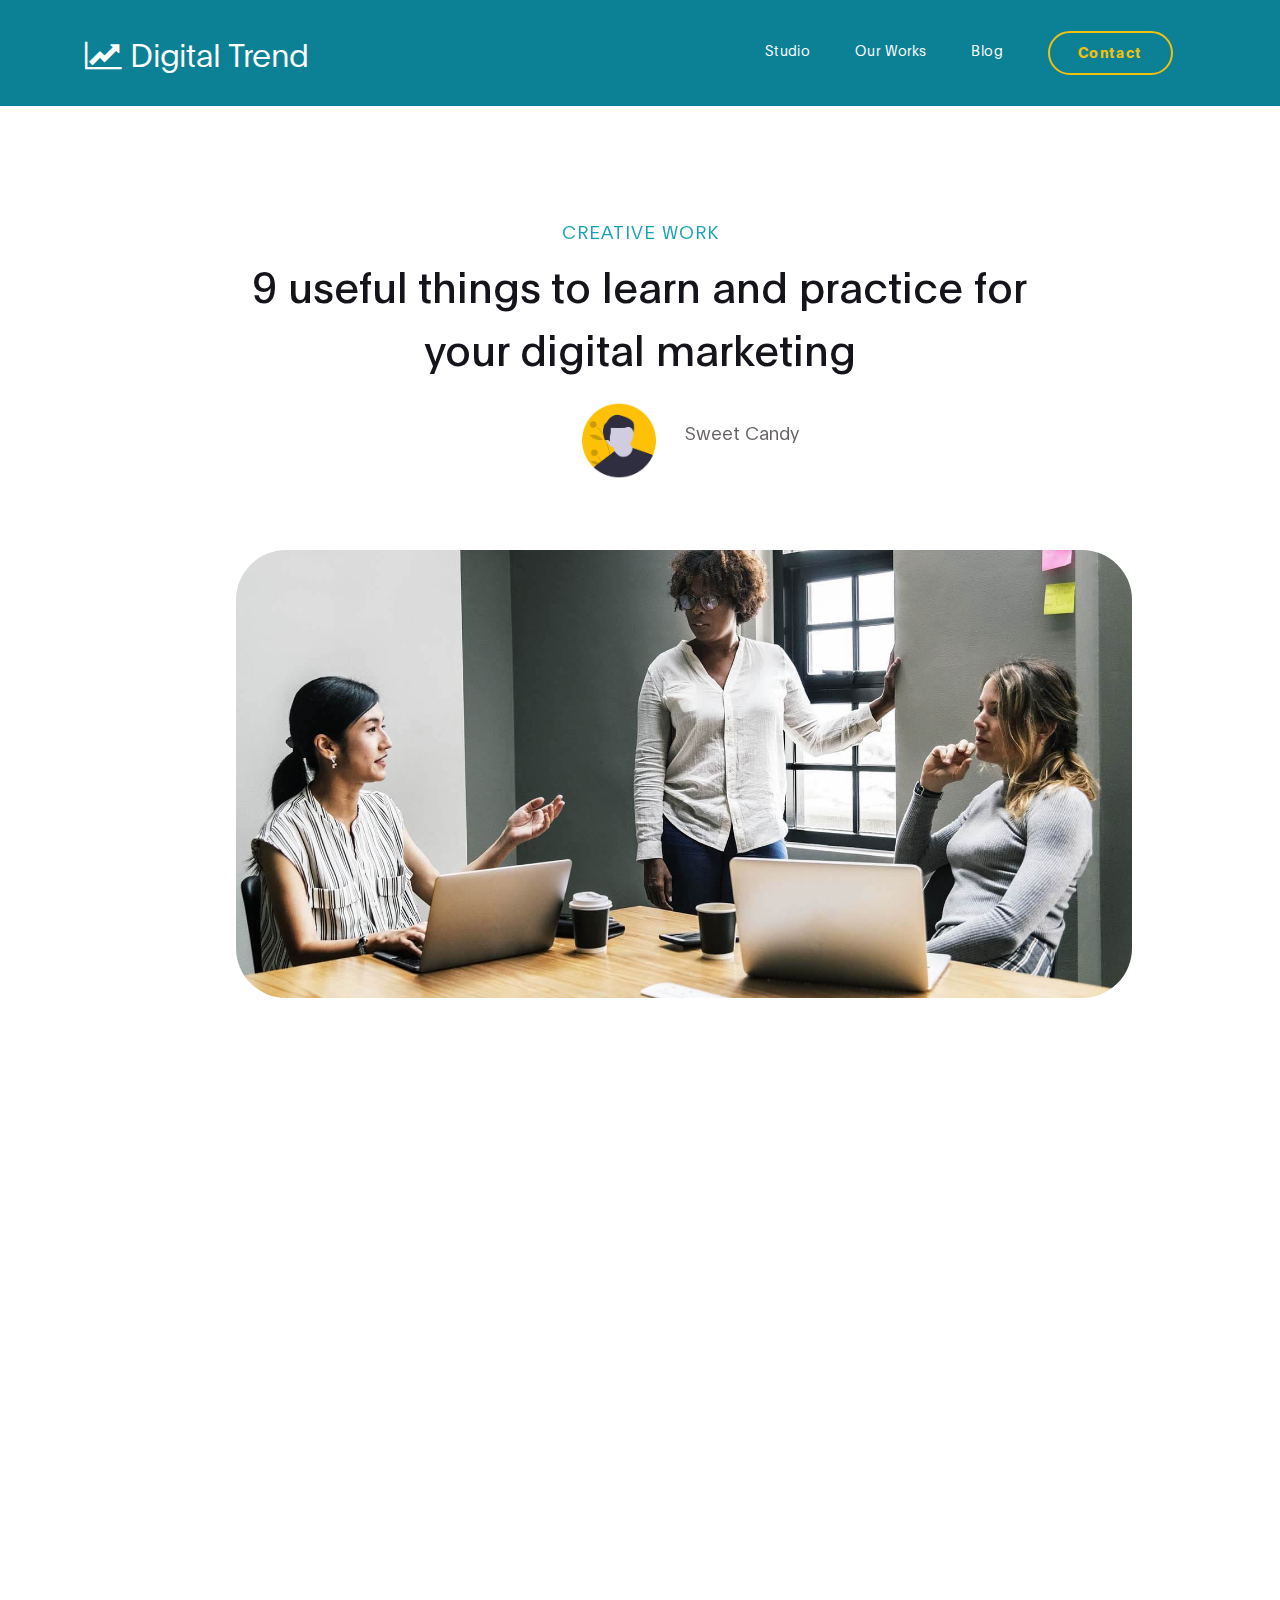
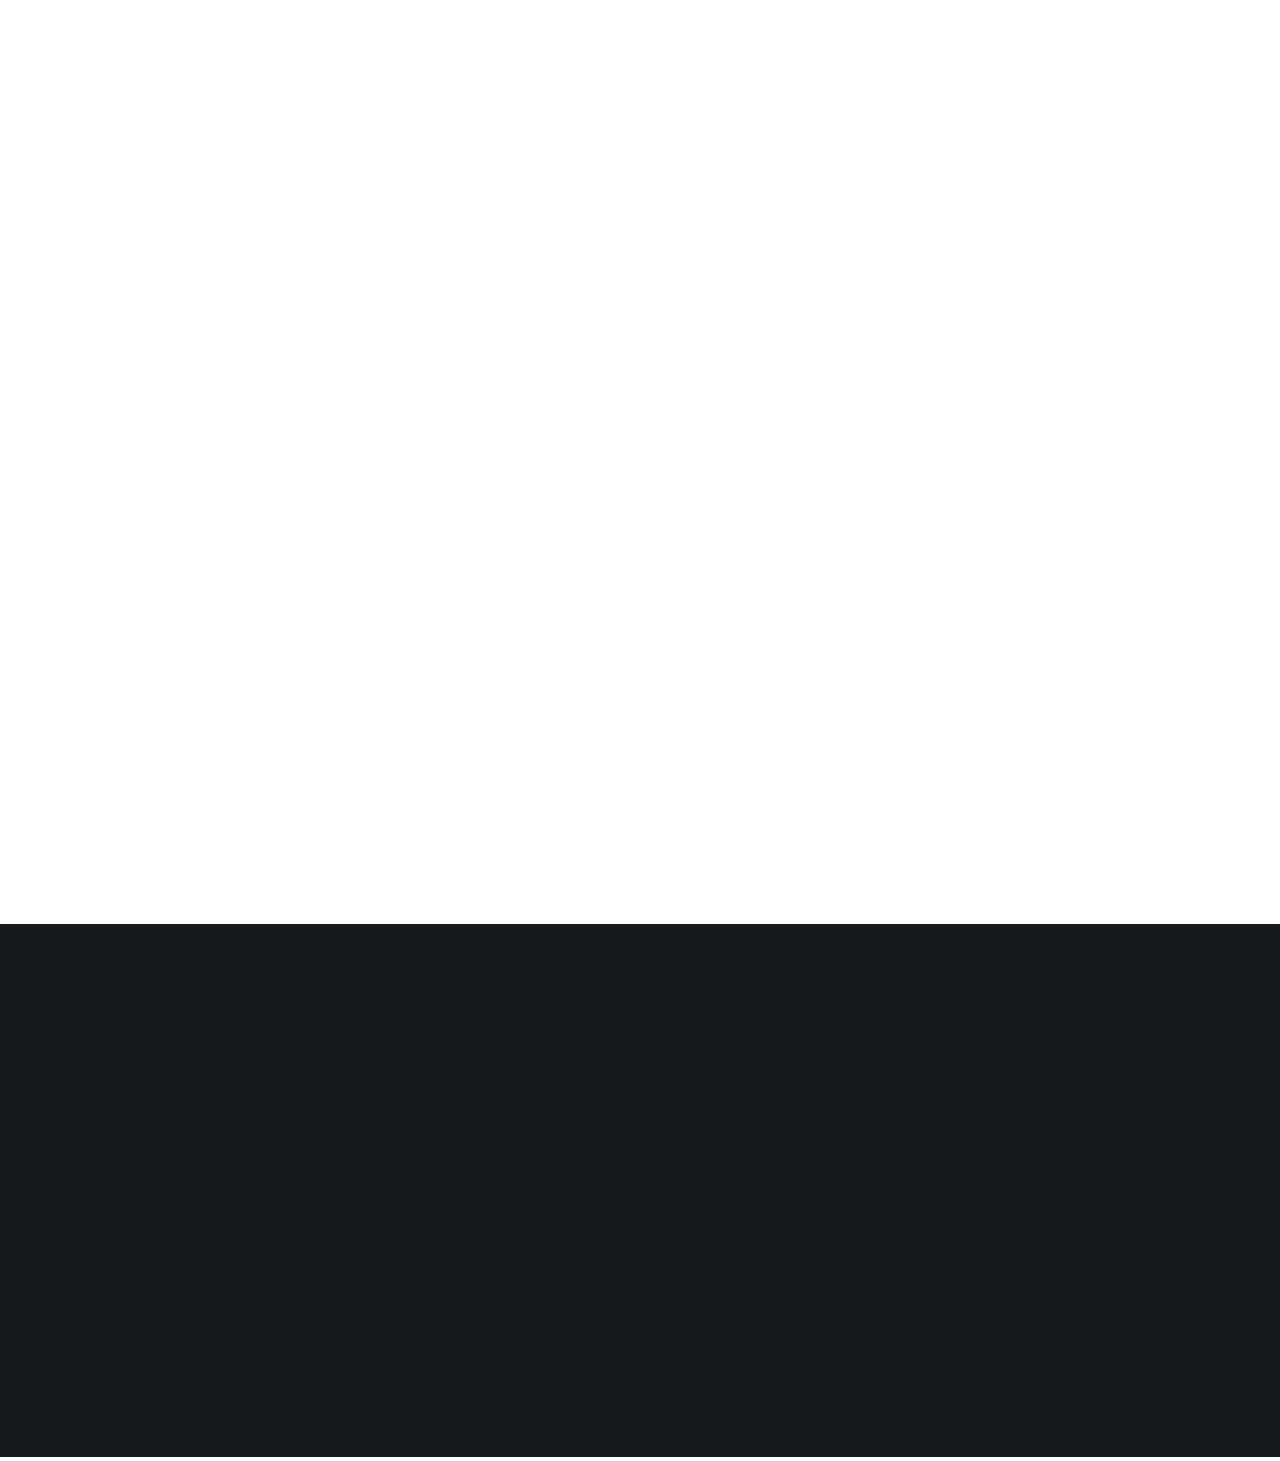
==== blog-detail.html @ 02a09304 "finir le projet" ====
<!DOCTYPE html>
<html lang="en">
<head>

     <title>Digital Trend - Blog Detail</title>
<!--

DIGITAL TREND

https://templatemo.com/tm-538-digital-trend

-->
     <meta charset="UTF-8">
     <meta http-equiv="X-UA-Compatible" content="IE=Edge">
     <meta name="description" content="">
     <meta name="keywords" content="">
     <meta name="author" content="">
     <meta name="viewport" content="width=device-width, initial-scale=1, maximum-scale=1">

     <link rel="stylesheet" href="css/bootstrap.min.css">
     <link rel="stylesheet" href="css/font-awesome.min.css">
     <link rel="stylesheet" href="css/aos.css">
     <link rel="stylesheet" href="css/owl.carousel.min.css">
     <link rel="stylesheet" href="css/owl.theme.default.min.css">

     <!-- MAIN CSS -->
     <link rel="stylesheet" href="css/templatemo-digital-trend.css">

</head>
<body>

     <!-- MENU BAR -->
    <nav class="navbar navbar-expand-lg position-relative">
        <div class="container">
            <a class="navbar-brand" href="index.html">
              <i class="fa fa-line-chart"></i>
              Digital Trend
            </a>

            <button class="navbar-toggler" type="button" data-toggle="collapse" data-target="#navbarNav" aria-controls="navbarNav" aria-expanded="false"
                aria-label="Toggle navigation">
                <span class="navbar-toggler-icon"></span>
            </button>

            <div class="collapse navbar-collapse" id="navbarNav">
                <ul class="navbar-nav ml-auto">
                    <li class="nav-item">
                        <a href="index.html#about" class="nav-link">Studio</a>
                    </li>
                    <li class="nav-item">
                        <a href="index.html#project" class="nav-link">Our Works</a>
                    </li>
                    <li class="nav-item">
                        <a href="blog.html" class="nav-link">Blog</a>
                    </li>
                    <li class="nav-item">
                        <a href="contact.html" class="nav-link contact">Contact</a>
                    </li>
                </ul>
            </div>
        </div>
    </nav>


     <!-- BLOG DETAIL -->
     <section class="project-detail section-padding-half">
          <div class="container">
               <div class="row">

                    <div class="col-lg-9 mx-auto col-md-10 col-12 mt-lg-5 text-center" data-aos="fade-up">
                      <h4 class="blog-category text-info">Creative Work</h4>
                      
                      <h1>9 useful things to learn and practice for your digital marketing</h1>

                      <div class="client-info">
                          <div class="d-flex justify-content-center align-items-center mt-3">
                            <img src="images/project/project-detail/male-avatar.png" class="img-fluid" alt="male avatar">

                            <p>Sweet Candy</p>
                          </div>
                      </div>
                    </div>

               </div>
          </div>
     </section>


     <div class="full-image text-center" data-aos="zoom-in">
       <img src="images/blog/blog-header-image.jpg" class="img-fluid" alt="blog header">
     </div>


     <!-- BLOG DETAIL -->
     <section class="project-detail">
          <div class="container">
               <div class="row">

                  <div class="col-lg-9 mx-auto col-md-11 col-12 my-5 pt-3" data-aos="fade-up">

                    <h2 class="mb-3">Etiam quis metus elementum, tempor risus vel, condimentum orci.</h2>

                    <p>Mauris in convallis nunc, non facilisis arcu. Nunc sapien nulla, interdum at diam non, aliquam vestibulum leo. Fusce laoreet malesuada ante, consectetur consequat ante tempor et. Quisque ac risus ligula.</p>

                    <p>Suspendisse bibendum tortor at est placerat auctor. Phasellus tortor est, bibendum eu ex eu, tincidunt efficitur nunc. Orci varius natoque penatibus et magnis dis parturient montes, nascetur ridiculus mus.</p>

                    <ul class="list-detail py-3">
                      <li><span>Quisque at condimentum est. Duis sollicitudin urna id elit pulvinar placerat. Ut ac dui in ex vulputate dictum.</span></li>

                      <li><span>Mauris vitae tellus nisi. Morbi rutrum lacus sit amet volutpat viverra.</span></li>

                      <li><span> Integer maximus sem ut ipsum blandit elementum. Nullam sollicitudin accumsan commodo.</span></li>
                    </ul>

                    <p>Sed leo nisl, posuere at molestie ac, suscipit auctor mauris. Etiam quis metus elementum, tempor risus vel, condimentum orci.</p>

                    <h2 class="mt-5 mb-3">Curabitur tempus vel libero lobortis feugiat</h2>

                    <p>Orci varius natoque penatibus et magnis dis parturient montes, nascetur ridiculus mus. Mauris in convallis nunc, non facilisis arcu. Nunc sapien nulla, interdum at diam non, aliquam vestibulum leo.</p>

                    <blockquote>Phasellus dapibus ex sed dolor blandit, efficitur iaculis ipsum scelerisque. Cras elementum nibh id felis sagittis, sit amet pellentesque ligula porttitor. Fusce laoreet malesuada ante, consectetur consequat ante tempor et. Quisque ac risus ligula.</blockquote>
                    </div>
               </div>

              <div class="col-lg-8 mx-auto mb-5 pb-5 col-12" data-aos="fade-up">

                <h3 class="my-3" data-aos="fade-up">Leave a comment</h3>

                <form action="#" method="get"  class="contact-form" data-aos="fade-up" data-aos-delay="300" role="form">
                  <div class="row">
                    <div class="col-lg-6 col-12">
                      <input type="text" class="form-control" name="name" placeholder="Name">
                    </div>

                    <div class="col-lg-6 col-12">
                      <input type="email" class="form-control" name="email" placeholder="Email">
                    </div>

                    <div class="col-lg-12 col-12">
                      <textarea class="form-control" rows="6" name="message" placeholder="Message"></textarea>
                    </div>

                    <div class="col-lg-5 mx-auto col-7">
                      <button type="submit" class="form-control" id="submit-button" name="submit">Submit Comment</button>
                    </div>
                  </div>
                </form>
              </div>
              
          </div>
          
     </section>


    <footer class="site-footer">
      <div class="container">
        <div class="row">

          <div class="col-lg-5 mx-lg-auto col-md-8 col-10">
            <h1 class="text-white" data-aos="fade-up" data-aos-delay="100">We make creative <strong>brands</strong> only.</h1>
          </div>

          <div class="col-lg-3 col-md-6 col-12" data-aos="fade-up" data-aos-delay="200">
            <h4 class="my-4">Contact Info</h4>

            <p class="mb-1">
              <i class="fa fa-phone mr-2 footer-icon"></i> 
              +99 080 070 4224
            </p>

            <p>
              <a href="#">
                <i class="fa fa-envelope mr-2 footer-icon"></i>
                hello@company.com
              </a>
            </p>
          </div>

          <div class="col-lg-3 col-md-6 col-12" data-aos="fade-up" data-aos-delay="300">
            <h4 class="my-4">Our Studio</h4>

            <p class="mb-1">
              <i class="fa fa-home mr-2 footer-icon"></i> 
              Av. Lúcio Costa - Barra da Tijuca, Rio de Janeiro - RJ, Brazil
            </p>
          </div>

          <div class="col-lg-4 mx-lg-auto text-center col-md-8 col-12" data-aos="fade-up" data-aos-delay="400">
            <p class="copyright-text">Copyright &copy; 2020 Your Company
            <br>
            <a rel="nofollow noopener" href="https://templatemo.com">Design: TemplateMo</a></p>
          </div>

          <div class="col-lg-4 mx-lg-auto col-md-6 col-12" data-aos="fade-up" data-aos-delay="500">
            
            <ul class="footer-link">
              <li><a href="#">Stories</a></li>
              <li><a href="#">Work with us</a></li>
              <li><a href="#">Privacy</a></li>
            </ul>
          </div>

          <div class="col-lg-3 mx-lg-auto col-md-6 col-12" data-aos="fade-up" data-aos-delay="600">
            <ul class="social-icon">
              <li><a href="#" class="fa fa-instagram"></a></li>
              <li><a href="#" class="fa fa-twitter"></a></li>
              <li><a href="#" class="fa fa-dribbble"></a></li>
              <li><a href="#" class="fa fa-behance"></a></li>
            </ul>
          </div>

        </div>
      </div>
    </footer>


     <!-- SCRIPTS -->
     <script src="js/jquery.min.js"></script>
     <script src="js/bootstrap.min.js"></script>
     <script src="js/aos.js"></script>
     <script src="js/owl.carousel.min.js"></script>
     <script src="js/custom.js"></script>

</body>
</html>
---- css/templatemo-digital-trend.css ----
/*

DIGITAL TREND

https://templatemo.com/tm-538-digital-trend

*/

@font-face {
  font-family: "Plain-Regular";
  src: url("../fonts/Plain-Regular.woff2") format("woff2"),
    url("../fonts/Plain-Regular.woff") format("woff");
  font-weight: normal;
  font-style: normal;
}

@font-face {
  font-family: "Plain-Light";
  src: url("../fonts/Plain-Light.woff2") format("woff2"),
    url("../fonts/Plain-Light.woff") format("woff");
  font-weight: bold;
  font-style: normal;
}

@font-face {
  font-family: "Plain-Bold";
  src: url("../fonts/Plain-Bold.woff2") format("woff2"),
    url("../fonts/Plain-Bold.woff") format("woff");
  font-weight: bold;
  font-style: normal;
}

:root {
  --primary-color: #057a8d;
  --secondary-color: #f1c111;
  --white-color: #ffffff;
  --dark-color: #171819;
  --project-bg: #f0f8ff;
  --menu-bg: #0c8195;

  --title-color: #15141a;
  --gray-color: #909090;
  --link-color: #404040;
  --p-color: #666262;

  --base-font-family: "Plain-Light", sans-serif;
  --title-font-family: "Plain-Regular", sans-serif;
  --font-bold-family: "Plain-Bold", sans-serif;
  --font-weight-bold: bold;

  --h1-font-size: 42px;
  --h2-font-size: 32px;
  --h3-font-size: 24px;
  --p-font-size: 18px;
  --base-font-size: 16px;
  --menu-font-size: 14px;

  --border-radius-large: 100px;
  --border-radius-small: 5px;
}

body {
  background: var(--white-color);
  font-family: var(--base-font-family);
}

/*---------------------------------------
     TYPOGRAPHY              
  -----------------------------------------*/

h1,
h2,
h3,
h4,
h5,
h6 {
  font-family: var(--title-font-family);
  line-height: inherit;
}

h1 {
  color: var(--title-color);
  font-size: var(--h1-font-size);
}

h2 {
  font-size: var(--h2-font-size);
  font-weight: 100;
}

h3 {
  font-size: var(--h3-font-size);
  font-weight: 100;
  margin-bottom: 0;
}

h4 {
  color: var(--gray-color);
  font-family: var(--base-font-family);
  font-size: var(--p-font-size);
  letter-spacing: 1px;
  text-transform: uppercase;
}

p {
  color: var(--p-color);
  font-size: var(--p-font-size);
  line-height: 1.5em;
}

b,
strong {
  letter-spacing: 0;
  color: var(--secondary-color);
}
span {
  letter-spacing: 0;
  color: var(--primary-color);
}

/*  BLOCKQUOTES */
.quote {
  position: relative;
  margin: 0;
}

.quote::after {
  content: "“";
  position: absolute;
  bottom: -80px;
  left: 20px;
  font-family: times;
  color: var(--gray-color);
  font-weight: var(--font-weight-bold);
  font-size: 14em;
  line-height: 0;
  opacity: 0.1;
}

blockquote {
  border-left: 5px solid rgba(0, 0, 0, 0.05);
  display: block;
  margin: 42px 0;
  padding: 14px 22px;
  color: rgba(0, 0, 0, 0.5);
}

/* BUTTON */
.custom-btn {
  background: transparent;
  border: 2px solid var(--dark-color);
  border-radius: var(--border-radius-large);
  padding: 12px 26px 14px 26px;
  color: var(--dark-color);
  font-family: var(--title-font-family);
  font-size: var(--p-font-size);
  white-space: nowrap;
}

.custom-btn.btn-bg {
  background: var(--white-color);
  color: var(--primary-color);
  border-color: transparent;
  transition: all 0.3s ease;
}

.custom-btn:hover,
.custom-btn:focus {
  background: var(--dark-color);
  color: var(--white-color);
  border-color: transparent;
}

/*---------------------------------------
     GENERAL               
  -----------------------------------------*/

* {
  -webkit-box-sizing: border-box;
  -moz-box-sizing: border-box;
  box-sizing: border-box;
}

*::before,
*::after {
  -webkit-box-sizing: border-box;
  -moz-box-sizing: border-box;
  box-sizing: border-box;
}

a {
  color: var(--link-color);
  font-weight: normal;
  text-decoration: none;
}

a:hover,
a:active,
a:focus {
  color: var(--secondary-color);
  outline: none;
  text-decoration: none;
}

::selection {
  background: var(--secondary-color);
  color: var(--white-color);
}

.section-padding {
  padding: 8em 0;
}
.section-padding-half {
  padding: 4em 0;
}

.google-map iframe {
  display: block;
  width: 100%;
}

/*---------------------------------------
    MENU             
  -----------------------------------------*/

.navbar {
  background: var(--menu-bg);
  z-index: 2;
  top: 0;
  right: 0;
  left: 0;
  padding: 1.5em;
}

.navbar-brand {
  color: var(--white-color);
  font-size: var(--h2-font-size);
}

.nav-link {
  color: var(--white-color);
  font-size: var(--menu-font-size);
  letter-spacing: 0.4px;
  margin: 0 1.6em;
  padding: 0.6em;
}

.nav-link.active,
.nav-link:hover {
  color: var(--secondary-color);
}

.navbar-expand-lg .navbar-nav .nav-link {
  padding-right: 0;
  padding-left: 0;
}

.navbar-expand-lg .navbar-nav .nav-link.contact {
  border: 2px solid var(--secondary-color);
  border-radius: var(--border-radius-large);
  color: var(--secondary-color);
  font-family: var(--font-bold-family);
  padding: 0.6em 2em 0.8em 2em;
}

.navbar-expand-lg .navbar-nav .nav-link.contact:hover,
.navbar-expand-lg .navbar-nav .nav-link.contact.active {
  background: var(--secondary-color);
  color: var(--white-color);
}

.navbar-nav .navbar-toggler-icon {
  background: none;
}

.navbar-toggler {
  border: 0;
  padding: 0;
  cursor: pointer;
  margin: 0 10px 0 0;
  width: 30px;
  height: 35px;
  outline: none;
}

.navbar-toggler:focus {
  outline: none;
}

.navbar-toggler[aria-expanded="true"] .navbar-toggler-icon {
  background: transparent;
}

.navbar-toggler[aria-expanded="true"] .navbar-toggler-icon::before,
.navbar-toggler[aria-expanded="true"] .navbar-toggler-icon::after {
  transition: top 300ms 50ms ease, -webkit-transform 300ms 350ms ease;
  transition: top 300ms 50ms ease, transform 300ms 350ms ease;
  transition: top 300ms 50ms ease, transform 300ms 350ms ease,
    -webkit-transform 300ms 350ms ease;
  top: 0;
}

.navbar-toggler[aria-expanded="true"] .navbar-toggler-icon::before {
  transform: rotate(45deg);
}

.navbar-toggler[aria-expanded="true"] .navbar-toggler-icon::after {
  transform: rotate(-45deg);
}

.navbar-toggler .navbar-toggler-icon {
  background: var(--white-color);
  transition: background 10ms 300ms ease;
  display: block;
  width: 30px;
  height: 2px;
  position: relative;
}

.navbar-toggler .navbar-toggler-icon::before,
.navbar-toggler .navbar-toggler-icon::after {
  transition: top 300ms 350ms ease, -webkit-transform 300ms 50ms ease;
  transition: top 300ms 350ms ease, transform 300ms 50ms ease;
  transition: top 300ms 350ms ease, transform 300ms 50ms ease,
    -webkit-transform 300ms 50ms ease;
  position: absolute;
  right: 0;
  left: 0;
  background: var(--white-color);
  width: 30px;
  height: 2px;
  content: "";
}

.navbar-toggler .navbar-toggler-icon::before {
  top: -8px;
}

.navbar-toggler .navbar-toggler-icon::after {
  top: 8px;
}

/*---------------------------------------
     HERO              
  -----------------------------------------*/

.hero {
  position: relative;
  padding: 5em 0;
  overflow: hidden;
}

.hero-bg {
  background: linear-gradient(
    170deg,
    var(--primary-color) 64%,
    var(--white-color) 30%
  );
}

.hero-image {
  position: relative;
  top: 2em;
}

/*---------------------------------------
     PROJECT              
  -----------------------------------------*/

.project {
  background: var(--project-bg);
}

.project-wrapper {
  position: relative;
}

.project-wrapper img {
  border-radius: var(--border-radius-small);
}

.project-info {
  background: var(--white-color);
  border-radius: var(--border-radius-small);
  position: absolute;
  bottom: 32px;
  right: 32px;
  left: 32px;
  width: 90%;
  padding: 32px;
}

.project-info small {
  font-family: Plain-Bold;
  color: var(--gray-color);
  position: relative;
  top: 2px;
}

.project-info a {
  color: var(--primary-color);
}

.project-info .project-icon {
  background: var(--primary-color);
}

.project-icon {
  position: absolute;
  right: 30px;
  top: 40px;
  background: var(--dark-color);
  border-radius: var(--border-radius-large);
  color: var(--white-color);
  font-size: var(--h2-font-size);
  width: 40px;
  height: 40px;
  line-height: 40px;
  text-align: center;
  padding-left: 5px;
}

.owl-theme .owl-dots .owl-dot {
  outline: none;
}

.owl-theme .owl-dots .owl-dot span {
  background: var(--gray-color);
  width: 50px;
  height: 3px;
  margin: 35px 5px;
}

.owl-theme .owl-dots .owl-dot.active span,
.owl-theme .owl-dots .owl-dot:hover span {
  background: var(--secondary-color);
}

.list-detail {
  margin-left: 1em;
  padding-left: 1em;
  position: relative;
}

.list-detail li {
  display: block;
  list-style: none;
  margin: 0.6em 0 0 0.8em;
}

.list-detail li::before {
  content: "";
  width: 0;
  height: 0;
  border-width: 0 16px 16px 0;
  border-color: transparent var(--secondary-color) transparent transparent;
  border-style: solid;
  position: absolute;
  left: 0;
}

.list-detail span {
  position: relative;
  bottom: 5px;
}

.client-info img {
  width: 100px;
  margin-right: 1em;
}

/*---------------------------------------
      ABOUT            
  -----------------------------------------*/

.about {
  position: relative;
  overflow: hidden;
}

.about-image img {
  display: block;
  margin: 0 auto;
}

/*---------------------------------------
      BLOG            
  -----------------------------------------*/

.blog-header {
  border-radius: var(--border-radius-small);
  position: relative;
  overflow: hidden;
}

.blog-header img {
  border-radius: var(--border-radius-small);
  display: block;
}

.blog-header-info {
  background: linear-gradient(transparent, rgba(0, 0, 0, 0.95));
  position: absolute;
  right: 0;
  left: 0;
  bottom: 0;
  padding: 2em;
}

.blog-header-info h3 {
  max-width: 80%;
}

.blog-header-info a {
  color: var(--white-color);
}

.blog-header-info a:hover {
  color: var(--secondary-color);
}

.blog-sidebar img {
  border-radius: var(--border-radius-small);
  width: 159px;
  margin-right: 22px;
}

.blog-sidebar h3 {
  font-size: 18px;
}

/*---------------------------------------
     CONTACT              
  -----------------------------------------*/

.newsletter-form .form-control,
.contact-form .form-control {
  box-shadow: none;
  background: var(--project-bg);
  border: 0;
  padding: 1.7em 1.3em;
  margin: 14px 0;
}

.newsletter-form button,
.contact-form #submit-button {
  background: var(--primary-color);
  border-radius: var(--border-radius-large);
  color: var(--white-color);
  cursor: pointer;
  font-size: var(--p-font-size);
  line-height: 0px;
  padding: 1.5em 1.3em;
}

.newsletter-form button {
  background: var(--secondary-color);
}

/*---------------------------------------
     FOOTER              
  -----------------------------------------*/

.site-footer {
  background: var(--dark-color);
  padding: 7em 0 6em 0;
}

.site-footer a {
  color: var(--p-color);
}

.site-footer a:hover,
.footer-icon {
  color: var(--secondary-color);
}

.footer-link li {
  display: inline-block;
  list-style: none;
  margin: 0 10px;
}

.copyright-text,
.footer-link,
.site-footer .social-icon {
  margin-top: 6em;
}

.copyright-text {
  margin-top: 5.3em;
}

/*---------------------------------------
     SOCIAL ICON              
  -----------------------------------------*/

.social-icon {
  position: relative;
  padding: 0;
  margin: 4em 0 0 0;
}

.social-icon li {
  display: inline-block;
  list-style: none;
}

.social-icon li a {
  text-decoration: none;
  display: inline-block;
  font-size: var(--base-font-size);
  margin: 10px;
  text-align: center;
}

/*---------------------------------------
     RESPONSIVE STYLES              
  -----------------------------------------*/

@media screen and (min-width: 1200px) {
  .about-info h2 {
    max-width: 70%;
  }
}

@media screen and (min-width: 991px) {
  .project h2 {
    max-width: 32%;
    margin: 0 auto;
  }
}

@media screen and (max-width: 991px) {
  .hero {
    padding-top: 14em;
  }

  .hero-text {
    bottom: 2em;
  }

  .navbar {
    padding: 1em;
  }

  .navbar-collapse {
    text-align: center;
    padding: 2.5em 0;
  }

  .nav-link {
    display: inline-block;
  }

  .navbar-expand-lg .navbar-nav .nav-link.contact {
    margin: 1em 0;
  }

  .copyright-text,
  .footer-link,
  .site-footer .social-icon {
    margin-top: 3em;
    padding: 0;
    text-align: left;
  }
}

@media screen and (max-width: 767px) {
  h1 {
    font-size: 36px;
  }

  h2 {
    font-size: 28px;
  }

  h3 {
    font-size: 22px;
  }

  .project-info {
    right: 0;
    left: 0;
    margin: 0 auto;
  }

  .footer-link,
  .site-footer .social-icon {
    margin-top: 1em;
  }

  .copyright-text {
    margin: 2.5em 0 1em 0;
  }

  .footer-link li {
    margin-left: 0;
  }
}
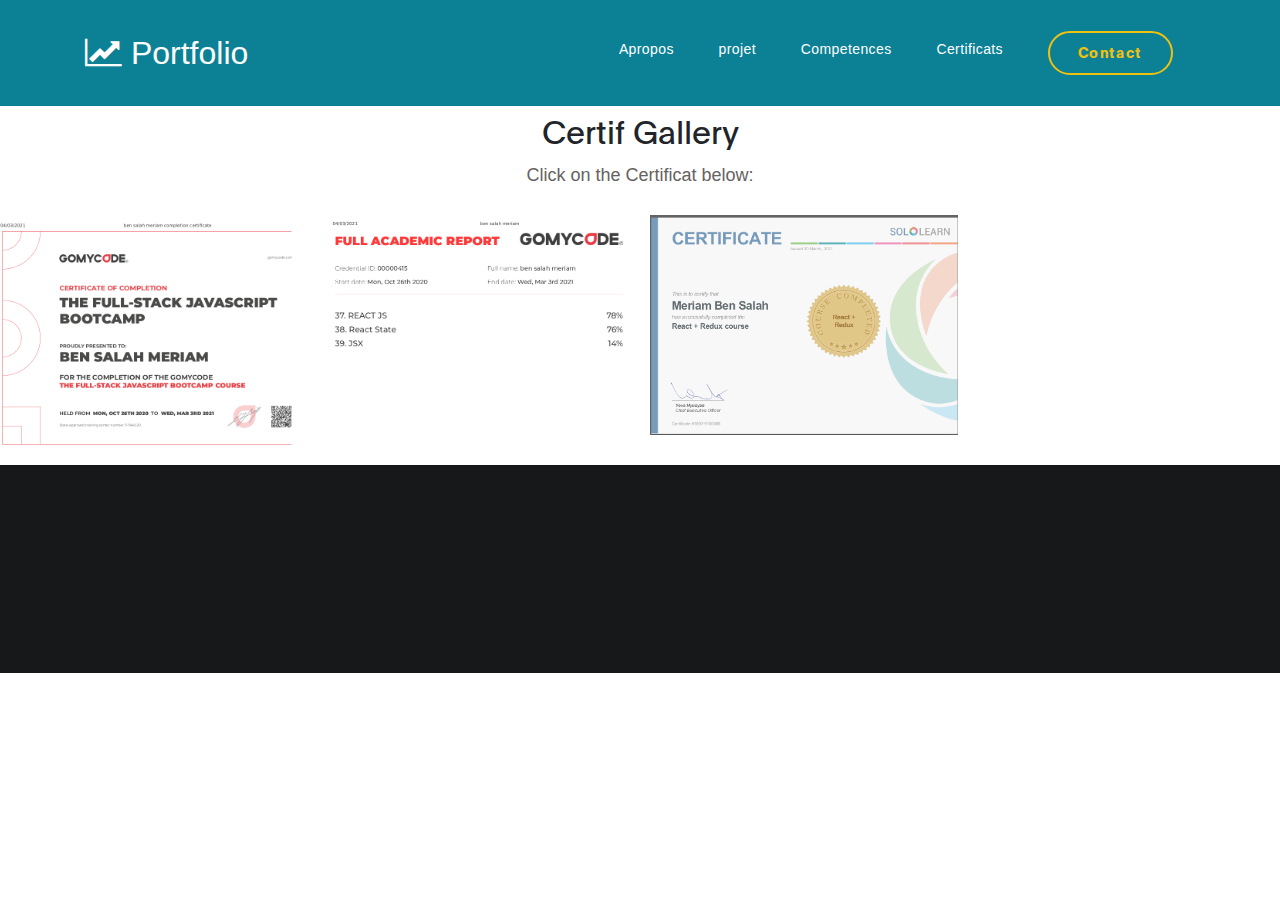
==== commit dddd4424: "ajout partie certif" ====
--- a/blog-detail.html
+++ b/blog-detail.html
@@ -25,181 +25,169 @@
 
      <!-- MAIN CSS -->
      <link rel="stylesheet" href="css/templatemo-digital-trend.css">
-
+<!-- BLOG DETAIL -->
+<meta name="viewport" content="width=device-width, initial-scale=1">
+<style>
+  * {
+    box-sizing: border-box;
+  }
+
+  body {
+    margin: 0;
+    font-family: Arial;
+  }
+
+  /* The grid: Four equal columns that floats next to each other */
+  .column {
+    float: left;
+    width: 25%;
+    padding: 10px;
+  }
+
+  /* Style the images inside the grid */
+  .column img {
+    opacity: 0.8;
+    cursor: pointer;
+  }
+
+  .column img:hover {
+    opacity: 1;
+  }
+
+  /* Clear floats after the columns */
+  .row:after {
+    content: "";
+    display: table;
+    clear: both;
+  }
+
+  /* The expanding image container */
+  .container {
+    position: relative;
+    display: none;
+  }
+
+  /* Expanding image text */
+  #imgtext {
+    position: absolute;
+    bottom: 15px;
+    left: 15px;
+    color: white;
+    font-size: 20px;
+  }
+
+  /* Closable button inside the expanded image */
+  .closebtn {
+    position: absolute;
+    top: 10px;
+    right: 15px;
+    color: white;
+    font-size: 35px;
+    cursor: pointer;
+  }
+</style>
 </head>
 <body>
 
      <!-- MENU BAR -->
-    <nav class="navbar navbar-expand-lg position-relative">
-        <div class="container">
-            <a class="navbar-brand" href="index.html">
-              <i class="fa fa-line-chart"></i>
-              Digital Trend
-            </a>
-
-            <button class="navbar-toggler" type="button" data-toggle="collapse" data-target="#navbarNav" aria-controls="navbarNav" aria-expanded="false"
-                aria-label="Toggle navigation">
-                <span class="navbar-toggler-icon"></span>
-            </button>
-
-            <div class="collapse navbar-collapse" id="navbarNav">
-                <ul class="navbar-nav ml-auto">
-                    <li class="nav-item">
-                        <a href="index.html#about" class="nav-link">Studio</a>
-                    </li>
-                    <li class="nav-item">
-                        <a href="index.html#project" class="nav-link">Our Works</a>
-                    </li>
-                    <li class="nav-item">
-                        <a href="blog.html" class="nav-link">Blog</a>
-                    </li>
-                    <li class="nav-item">
-                        <a href="contact.html" class="nav-link contact">Contact</a>
-                    </li>
-                </ul>
-            </div>
-        </div>
+    <nav class="navbar navbar-expand-lg">
+      <div class="container">
+        <a class="navbar-brand" href="index.html">
+          <i class="fa fa-line-chart"></i>
+          Portfolio
+        </a>
+    
+        <button class="navbar-toggler" type="button" data-toggle="collapse" data-target="#navbarNav"
+          aria-controls="navbarNav" aria-expanded="false" aria-label="Toggle navigation">
+          <span class="navbar-toggler-icon"></span>
+        </button>
+    
+        <div class="collapse navbar-collapse" id="navbarNav">
+          <ul class="navbar-nav ml-auto">
+            <li class="nav-item">
+              <a href="#about" class="nav-link smoothScroll">Apropos</a>
+            </li>
+            <li class="nav-item">
+              <a href="#project" class="nav-link smoothScroll">projet</a>
+            </li>
+            <li class="nav-item">
+              <a href="blog.html" class="nav-link">Competences</a>
+            </li>
+            <li class="nav-item">
+              <a href="blog.html" class="nav-link">Certificats</a>
+            </li>
+            <li class="nav-item">
+              <a href="contact.html" class="nav-link contact">Contact</a>
+            </li>
+          </ul>
+        </div>
+      </div>
     </nav>
 
 
-     <!-- BLOG DETAIL -->
-     <section class="project-detail section-padding-half">
-          <div class="container">
-               <div class="row">
-
-                    <div class="col-lg-9 mx-auto col-md-10 col-12 mt-lg-5 text-center" data-aos="fade-up">
-                      <h4 class="blog-category text-info">Creative Work</h4>
-                      
-                      <h1>9 useful things to learn and practice for your digital marketing</h1>
-
-                      <div class="client-info">
-                          <div class="d-flex justify-content-center align-items-center mt-3">
-                            <img src="images/project/project-detail/male-avatar.png" class="img-fluid" alt="male avatar">
-
-                            <p>Sweet Candy</p>
-                          </div>
-                      </div>
-                    </div>
-
-               </div>
-          </div>
-     </section>
-
-
-     <div class="full-image text-center" data-aos="zoom-in">
-       <img src="images/blog/blog-header-image.jpg" class="img-fluid" alt="blog header">
-     </div>
-
-
-     <!-- BLOG DETAIL -->
-     <section class="project-detail">
-          <div class="container">
-               <div class="row">
-
-                  <div class="col-lg-9 mx-auto col-md-11 col-12 my-5 pt-3" data-aos="fade-up">
-
-                    <h2 class="mb-3">Etiam quis metus elementum, tempor risus vel, condimentum orci.</h2>
-
-                    <p>Mauris in convallis nunc, non facilisis arcu. Nunc sapien nulla, interdum at diam non, aliquam vestibulum leo. Fusce laoreet malesuada ante, consectetur consequat ante tempor et. Quisque ac risus ligula.</p>
-
-                    <p>Suspendisse bibendum tortor at est placerat auctor. Phasellus tortor est, bibendum eu ex eu, tincidunt efficitur nunc. Orci varius natoque penatibus et magnis dis parturient montes, nascetur ridiculus mus.</p>
-
-                    <ul class="list-detail py-3">
-                      <li><span>Quisque at condimentum est. Duis sollicitudin urna id elit pulvinar placerat. Ut ac dui in ex vulputate dictum.</span></li>
-
-                      <li><span>Mauris vitae tellus nisi. Morbi rutrum lacus sit amet volutpat viverra.</span></li>
-
-                      <li><span> Integer maximus sem ut ipsum blandit elementum. Nullam sollicitudin accumsan commodo.</span></li>
-                    </ul>
-
-                    <p>Sed leo nisl, posuere at molestie ac, suscipit auctor mauris. Etiam quis metus elementum, tempor risus vel, condimentum orci.</p>
-
-                    <h2 class="mt-5 mb-3">Curabitur tempus vel libero lobortis feugiat</h2>
-
-                    <p>Orci varius natoque penatibus et magnis dis parturient montes, nascetur ridiculus mus. Mauris in convallis nunc, non facilisis arcu. Nunc sapien nulla, interdum at diam non, aliquam vestibulum leo.</p>
-
-                    <blockquote>Phasellus dapibus ex sed dolor blandit, efficitur iaculis ipsum scelerisque. Cras elementum nibh id felis sagittis, sit amet pellentesque ligula porttitor. Fusce laoreet malesuada ante, consectetur consequat ante tempor et. Quisque ac risus ligula.</blockquote>
-                    </div>
-               </div>
-
-              <div class="col-lg-8 mx-auto mb-5 pb-5 col-12" data-aos="fade-up">
-
-                <h3 class="my-3" data-aos="fade-up">Leave a comment</h3>
-
-                <form action="#" method="get"  class="contact-form" data-aos="fade-up" data-aos-delay="300" role="form">
-                  <div class="row">
-                    <div class="col-lg-6 col-12">
-                      <input type="text" class="form-control" name="name" placeholder="Name">
-                    </div>
-
-                    <div class="col-lg-6 col-12">
-                      <input type="email" class="form-control" name="email" placeholder="Email">
-                    </div>
-
-                    <div class="col-lg-12 col-12">
-                      <textarea class="form-control" rows="6" name="message" placeholder="Message"></textarea>
-                    </div>
-
-                    <div class="col-lg-5 mx-auto col-7">
-                      <button type="submit" class="form-control" id="submit-button" name="submit">Submit Comment</button>
-                    </div>
-                  </div>
-                </form>
-              </div>
-              
-          </div>
-          
-     </section>
-
-
+
+    
+    
+
+    
+      <div style="text-align:center">
+        <h2>Certif Gallery</h2>
+        <p>Click on the Certificat  below:</p>
+      </div>
+    
+      <!-- The four columns -->
+      <div class="row">
+        <div class="column">
+          <img src="./images/certif/gomycode.png"  style="width:100%" onclick="myFunction(this);">
+        </div>
+        <div class="column">
+          <img src="./images/certif/certifgomycode.png"  style="width:100%" onclick="myFunction(this);">
+        </div>
+        <div class="column">
+          <img src="./images/certif/certifredux.png" style="width:100%" onclick="myFunction(this);">
+        </div>
+        <!-- <div class="column">
+          <img src="./images/office.png" alt="Lights" style="width:100%" onclick="myFunction(this);">
+        </div> -->
+      </div>
+    
+      <div class="container">
+        <span onclick="this.parentElement.style.display='none'" class="closebtn">&times;</span>
+        <img id="expandedImg" style="width:100%">
+        <div id="imgtext"></div>
+      </div>
+    
+      
     <footer class="site-footer">
       <div class="container">
         <div class="row">
-
-          <div class="col-lg-5 mx-lg-auto col-md-8 col-10">
-            <h1 class="text-white" data-aos="fade-up" data-aos-delay="100">We make creative <strong>brands</strong> only.</h1>
-          </div>
-
+    
+    
           <div class="col-lg-3 col-md-6 col-12" data-aos="fade-up" data-aos-delay="200">
             <h4 class="my-4">Contact Info</h4>
-
+    
             <p class="mb-1">
-              <i class="fa fa-phone mr-2 footer-icon"></i> 
-              +99 080 070 4224
+              <i class="fa fa-phone mr-2 footer-icon"></i>
+              +216 94655 439
             </p>
-
+    
             <p>
               <a href="#">
                 <i class="fa fa-envelope mr-2 footer-icon"></i>
-                hello@company.com
+                bensalah.meriem0@gmail.com
               </a>
             </p>
           </div>
-
+    
           <div class="col-lg-3 col-md-6 col-12" data-aos="fade-up" data-aos-delay="300">
-            <h4 class="my-4">Our Studio</h4>
-
+            <h4 class="my-4">Adress</h4>
+    
             <p class="mb-1">
-              <i class="fa fa-home mr-2 footer-icon"></i> 
-              Av. Lúcio Costa - Barra da Tijuca, Rio de Janeiro - RJ, Brazil
+              <i class="fa fa-home mr-2 footer-icon"></i>
+              cite khadhra , centre urbain nord
             </p>
           </div>
-
-          <div class="col-lg-4 mx-lg-auto text-center col-md-8 col-12" data-aos="fade-up" data-aos-delay="400">
-            <p class="copyright-text">Copyright &copy; 2020 Your Company
-            <br>
-            <a rel="nofollow noopener" href="https://templatemo.com">Design: TemplateMo</a></p>
-          </div>
-
-          <div class="col-lg-4 mx-lg-auto col-md-6 col-12" data-aos="fade-up" data-aos-delay="500">
-            
-            <ul class="footer-link">
-              <li><a href="#">Stories</a></li>
-              <li><a href="#">Work with us</a></li>
-              <li><a href="#">Privacy</a></li>
-            </ul>
-          </div>
-
+    
           <div class="col-lg-3 mx-lg-auto col-md-6 col-12" data-aos="fade-up" data-aos-delay="600">
             <ul class="social-icon">
               <li><a href="#" class="fa fa-instagram"></a></li>
@@ -208,13 +196,22 @@
               <li><a href="#" class="fa fa-behance"></a></li>
             </ul>
           </div>
-
+    
         </div>
       </div>
     </footer>
 
 
      <!-- SCRIPTS -->
+    <script>
+      function myFunction(imgs) {
+        var expandImg = document.getElementById("expandedImg");
+        var imgText = document.getElementById("imgtext");
+        expandImg.src = imgs.src;
+        imgText.innerHTML = imgs.alt;
+        expandImg.parentElement.style.display = "block";
+      }
+    </script>
      <script src="js/jquery.min.js"></script>
      <script src="js/bootstrap.min.js"></script>
      <script src="js/aos.js"></script>
--- a/css/templatemo-digital-trend.css
+++ b/css/templatemo-digital-trend.css
@@ -387,7 +387,7 @@
   right: 32px;
   left: 32px;
   width: 90%;
-  padding: 32px;
+  padding: 18px;
 }
 
 .project-info small {
